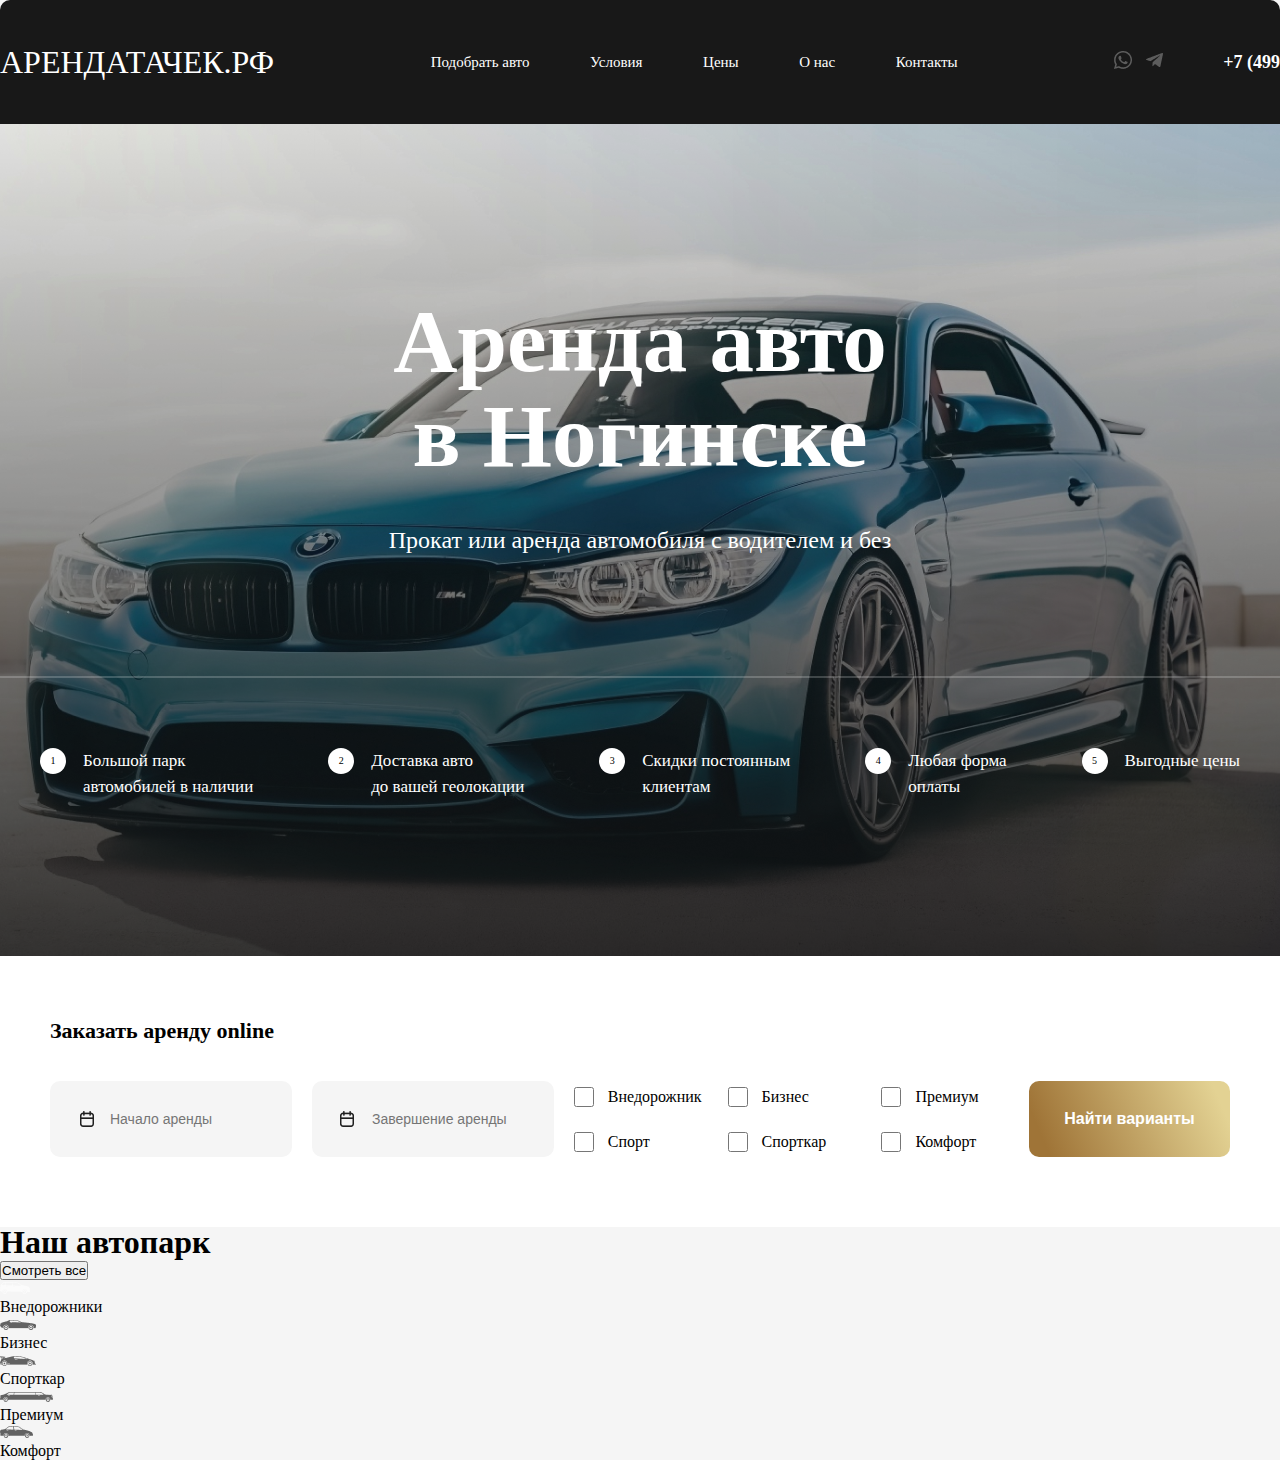
==== Аренда Авто/index.html @ 7fabd890 "Add files via upload" ====
<!DOCTYPE html>
<html lang="en">

<head>
    <meta charset="UTF-8">
    <meta name="viewport" content="width=device-width, initial-scale=1.0">
    <link rel="stylesheet" href="css/style.css">
    <link rel="preconnect" href="https://fonts.googleapis.com">
    <link rel="preconnect" href="https://fonts.gstatic.com" crossorigin>
    <link
        href="https://fonts.googleapis.com/css2?family=Inter:wght@100;200;300;500;600;700;800;900&family=Unbounded:wght@200;300;400;500;600;700;800;900&display=swap"
        rel="stylesheet">
    <title>АРЕНДАТАЧЕК.РФ</title>
</head>

<body>
    <header class="header-page">
        <div class="wrapper-header">
            <ul class="menu">
                <li>
                    <a href="#" class="logo-item">АРЕНДАТАЧЕК.РФ</a>
                </li>
                <li class="catalog">
                    <a href="#" class="menu-item">Подобрать авто</a>
                    <a href="#" class="menu-item">Условия</a>
                    <a href="#" class="menu-item">Цены</a>
                    <a href="#" class="menu-item">О нас</a>
                    <a href="#" class="menu-item">Контакты</a>
                </li>
                <li class="contact">
                    <div class="block-contItem">
                        <a href="#" class="contact-item"><img src="img/whatsapp.png" alt=""></a>
                        <a href="#" class="contact-item"><img src="img/telegram.png" alt=""></a>
                    </div>
                    <div class="block-contLink">
                        <p class="contact-phone">+7 (499) 110-20-47</p>
                        <form action="#">
                            <button class="btn-header">Заказать звонок</button>
                        </form>
                    </div>
                </li>
                <li class="item-link">
                    <a href="#"><img src="img/avto-item.png" alt=""></a>
                    <a href="#"><img src="img/contact-item.png" alt=""></a>
                </li>
            </ul>
        </div>
    </header>

    <div class="main-page">
        <div class="wrapper-main">
            <h1 class="title-main">Аренда авто <br> в Ногинске</h1>
            <p class="subtitle-main">Прокат или аренда автомобиля с водителем и без</p>
            <div class="hr-main"></div>
            <ul class="menu-listMain">
                <li>
                    <p class="number-list">1</p>
                    <div class="text-listMain">Большой парк<br>
                        автомобилей в наличии</div>
                </li>
                <li>
                    <p class="number-list">2</p>
                    <div class="text-listMain">Доставка авто<br>
                        до вашей геолокации</div>
                </li>
                <li>
                    <p class="number-list">3</p>
                    <div class="text-listMain">Скидки постоянным<br>
                        клиентам</div>
                </li>
                <li>
                    <p class="number-list">4</p>
                    <div class="text-listMain">Любая форма<br>
                        оплаты</div>
                </li>
                <li>
                    <p class="number-list">5</p>
                    <div class="text-listMain">Выгодные цены</div>
                </li>
            </ul>
            <div class="aplication-main">
                <div class="title-aplication">Заказать аренду online</div>
                <div class="submenu-aplication">
                    <div class="date-block">
                        <img class="date-img" src="img/date.png" alt=""><input placeholder="Начало аренды"
                            class="date-input">
                        <img class="date-img2" src="img/date.png" alt=""><input placeholder="Завершение аренды"
                            class="date-input">
                    </div>
                    <div class="elemants-aplication">
                        <div>
                            <input type="checkbox" class="element-chexbox">
                            <p class="text-elementAplication">Внедорожник</p>
                        </div>
                        <div>
                            <input type="checkbox" class="element-chexbox">
                            <p class="text-elementAplication">Бизнес</p>
                        </div>
                        <div>
                            <input type="checkbox" class="element-chexbox">
                            <p class="text-elementAplication">Премиум</p>
                        </div>
                        <div>
                            <input type="checkbox" class="element-chexbox">
                            <p class="text-elementAplication">Спорт</p>
                        </div>
                        <div>
                            <input type="checkbox" class="element-chexbox">
                            <p class="text-elementAplication">Спорткар</p>
                        </div>
                        <div>
                            <input type="checkbox" class="element-chexbox">
                            <p class="text-elementAplication">Комфорт</p>
                        </div>
                    </div>
                    <form action="#">
                        <button class="btn-aplication">Найти варианты</button>
                    </form>
                </div>
            </div>
        </div>
    </div>

    <div class="product-page">
        <div class="wrapper-product">
            <div class="title-product">
                <h1>Наш автопарк</h1>
                <form action="#">
                    <button class="btn-product">Смотреть все</button>
                </form>
            </div>
            <div class="category-product">
                <div class="categoty-linkProduct">
                    <img src="img/item-category1.png" alt="">
                    <p>Внедорожники</p>
                </div>
                <div class="categoty-itemProduct">
                    <img src="img/item-category2.png" alt="">
                    <p>Бизнес</p>
                </div>
                <div class="categoty-itemProduct">
                    <img src="img/item-category3.png" alt="">
                    <p>Спорткар</p>
                </div>
                <div class="categoty-itemProduct">
                    <img src="img/item-category4.png" alt="">
                    <p>Премиум</p>
                </div>
                <div class="categoty-itemProduct">
                    <img src="img/item-category5.png" alt="">
                    <p>Комфорт</p>
                </div>
            </div>
            
        </div>
    </div>




</body>

</html>
---- Аренда Авто/css/style.css ----
* {
  margin: 0;
  padding: 0;
  box-sizing: border-box;
}

body {
  background: #F5F5F5;
}

li {
  list-style: none;
}

a {
  text-decoration: none;
}

.header-page {
    background: #181818;
  height: 124px;
  border-top-left-radius: 10px;
  border-top-right-radius: 10px;
}

.wrapper-header {
  width: 1800px;
  height: 100%;
  margin: 0 auto;
}

.menu {
  height: 100%;
  display: flex;
  justify-content: space-between;
  align-items: center;
}

.logo-item {
  color: #FFF;
  font-size: 32px;
}

.catalog {
  width: 527px;
  height: 22px;
  display: flex;
  justify-content: space-between;
  align-items: center;
}

.menu-item {
  font-size: 15px;
  font-weight: 500;
  color: #FFF;
}

.contact {
  display: flex;
  justify-content: space-between;
  align-items: center;
}

.block-contItem {
  width: 49px;
  display: flex;
  justify-content: space-between;
  align-items: center;
}

.block-contLink {
  height: 44px;
  display: flex;
  justify-content: space-between;
  align-items: center;
}

.contact-phone {
  font-size: 18px;
  color: #FFF;
  line-height: 20px;
  font-weight: bold;
  margin-right: 30px;
  margin-left: 60px;
}

.btn-header {
  border: 2px solid #3C3C3C;
  border-radius: 8px;
  background: none;
  width: 149px;
  height: 44px;
  color: #FFF;
  cursor: pointer;
}

.main-page {
  position: relative;
  margin: 0 auto;
  display: flex;
  justify-content: center;
}

.wrapper-main {
  margin: 0 auto;
  width: 1860px;
  height: 1100px;
  border-end-end-radius: 36px;
  background-image: url(../img/fon1.png);
  background-position: top;
  background-repeat: no-repeat;
}

.title-main {
  font-size: 89px;
  font-weight: bold;
  line-height: 95px;
  text-align: center;
  color: #FFF;
  margin-top: 170px;
}

.subtitle-main {
  font-size: 24px;
  font-weight: 500;
  line-height: 32px;
  color: #FFF;
  text-align: center;
  margin-top: 40px;
  margin-bottom: 120px;
}

.hr-main {
  margin: 0 auto;
  width: 1320px;
  height: 2px;
  background: rgba(255, 255, 255, 0.2);
}

.menu-listMain {
  width: 1200px;
  margin: 0 auto;
  display: flex;
  justify-content: space-between;
  margin-top: 70px;
  margin-bottom: 156px;
}
.menu-listMain li {
  display: flex;
}

.number-list {
  display: flex;
  justify-content: center;
  align-items: center;
  margin-right: 17px;
  width: 26px;
  height: 26px;
  background: #FFF;
  border-radius: 50%;
  font-size: 10px;
  font-weight: 500;
  line-height: 10px;
}

.text-listMain {
  color: #FFF;
  font-size: 17px;
  font-weight: 500;
  line-height: 26px;
}

.aplication-main {
  display: flex;
  flex-direction: column;
  justify-content: space-between;
  width: 1320px;
  height: 271px;
  margin: 0 auto;
  background: #FFF;
  border-radius: 20px;
  padding: 60px 70px 70px 70px;
}

.title-aplication {
  font-size: 22px;
  font-weight: bold;
  line-height: 29px;
}

.submenu-aplication {
  display: flex;
  justify-content: space-between;
}

.date-block {
  width: 504px;
  height: 76px;
  display: flex;
  justify-content: space-between;
}

.date-input {
  width: 242px;
  height: 76px;
  background: #F5F5F5;
  font-size: 14px;
  font-weight: 500;
  line-height: 20px;
  border: 0;
  border-radius: 10px;
  padding: 28px 30px 28px 60px;
}

.date-input:focus {
  outline: none;
}

.date-img {
  position: absolute;
  margin-top: 30px;
  margin-left: 30px;
}

.date-img2 {
  position: absolute;
  margin-top: 30px;
  margin-left: 290px;
}

.elemants-aplication {
  display: grid;
  -moz-column-gap: 26px;
       column-gap: 26px;
  row-gap: 14px;
  grid-template-columns: repeat(3, 1fr);
  grid-column: repeat(2, 1fr);
}
.elemants-aplication div {
  display: flex;
  align-items: center;
}

.element-chexbox {
  margin-right: 14px;
  width: 20px;
  height: 20px;
}

.btn-aplication {
  width: 201px;
  height: 76px;
  font-size: 16px;
  font-weight: bold;
  line-height: 20px;
  color: #FFF;
  border: none;
  border-radius: 10px;
  background: var(--main, linear-gradient(67deg, #9F7437 9.19%, #E3D293 92.03%));
}

.product-page {
  display: block;
}/*# sourceMappingURL=style.css.map */
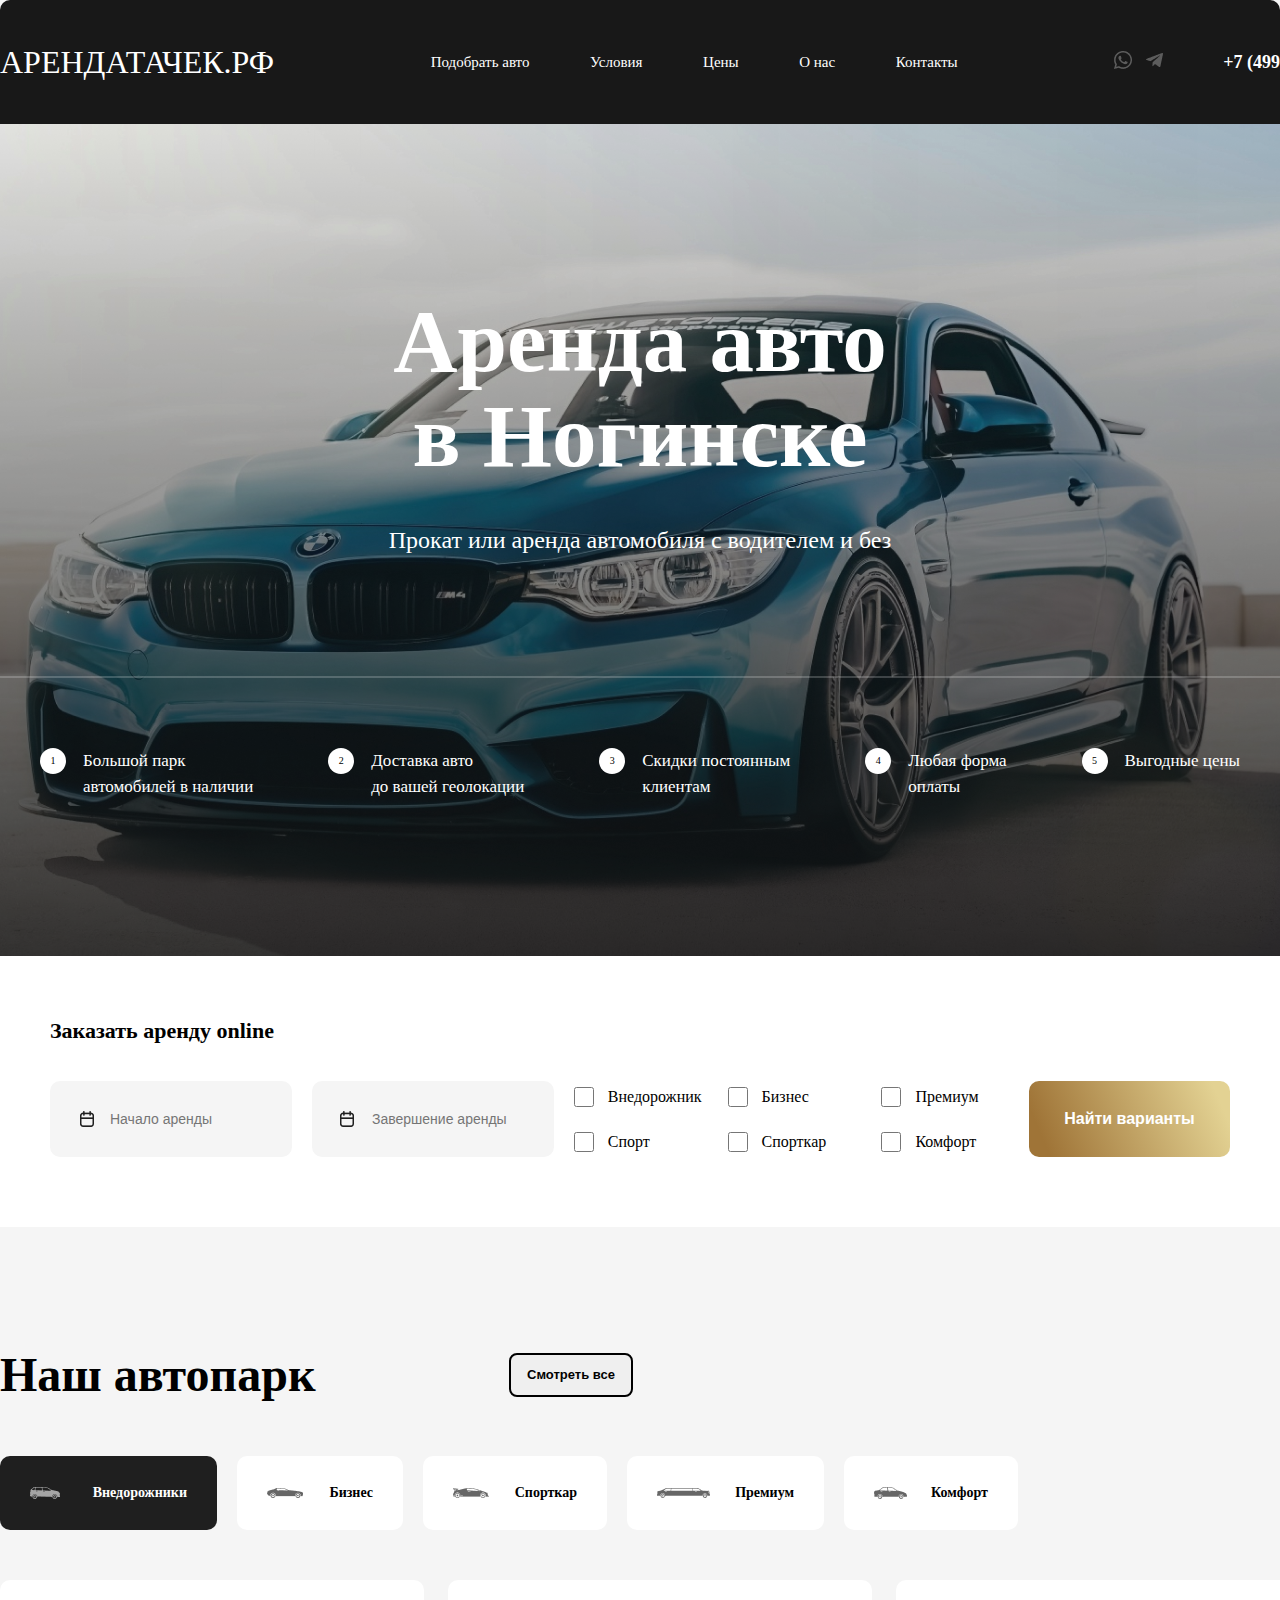
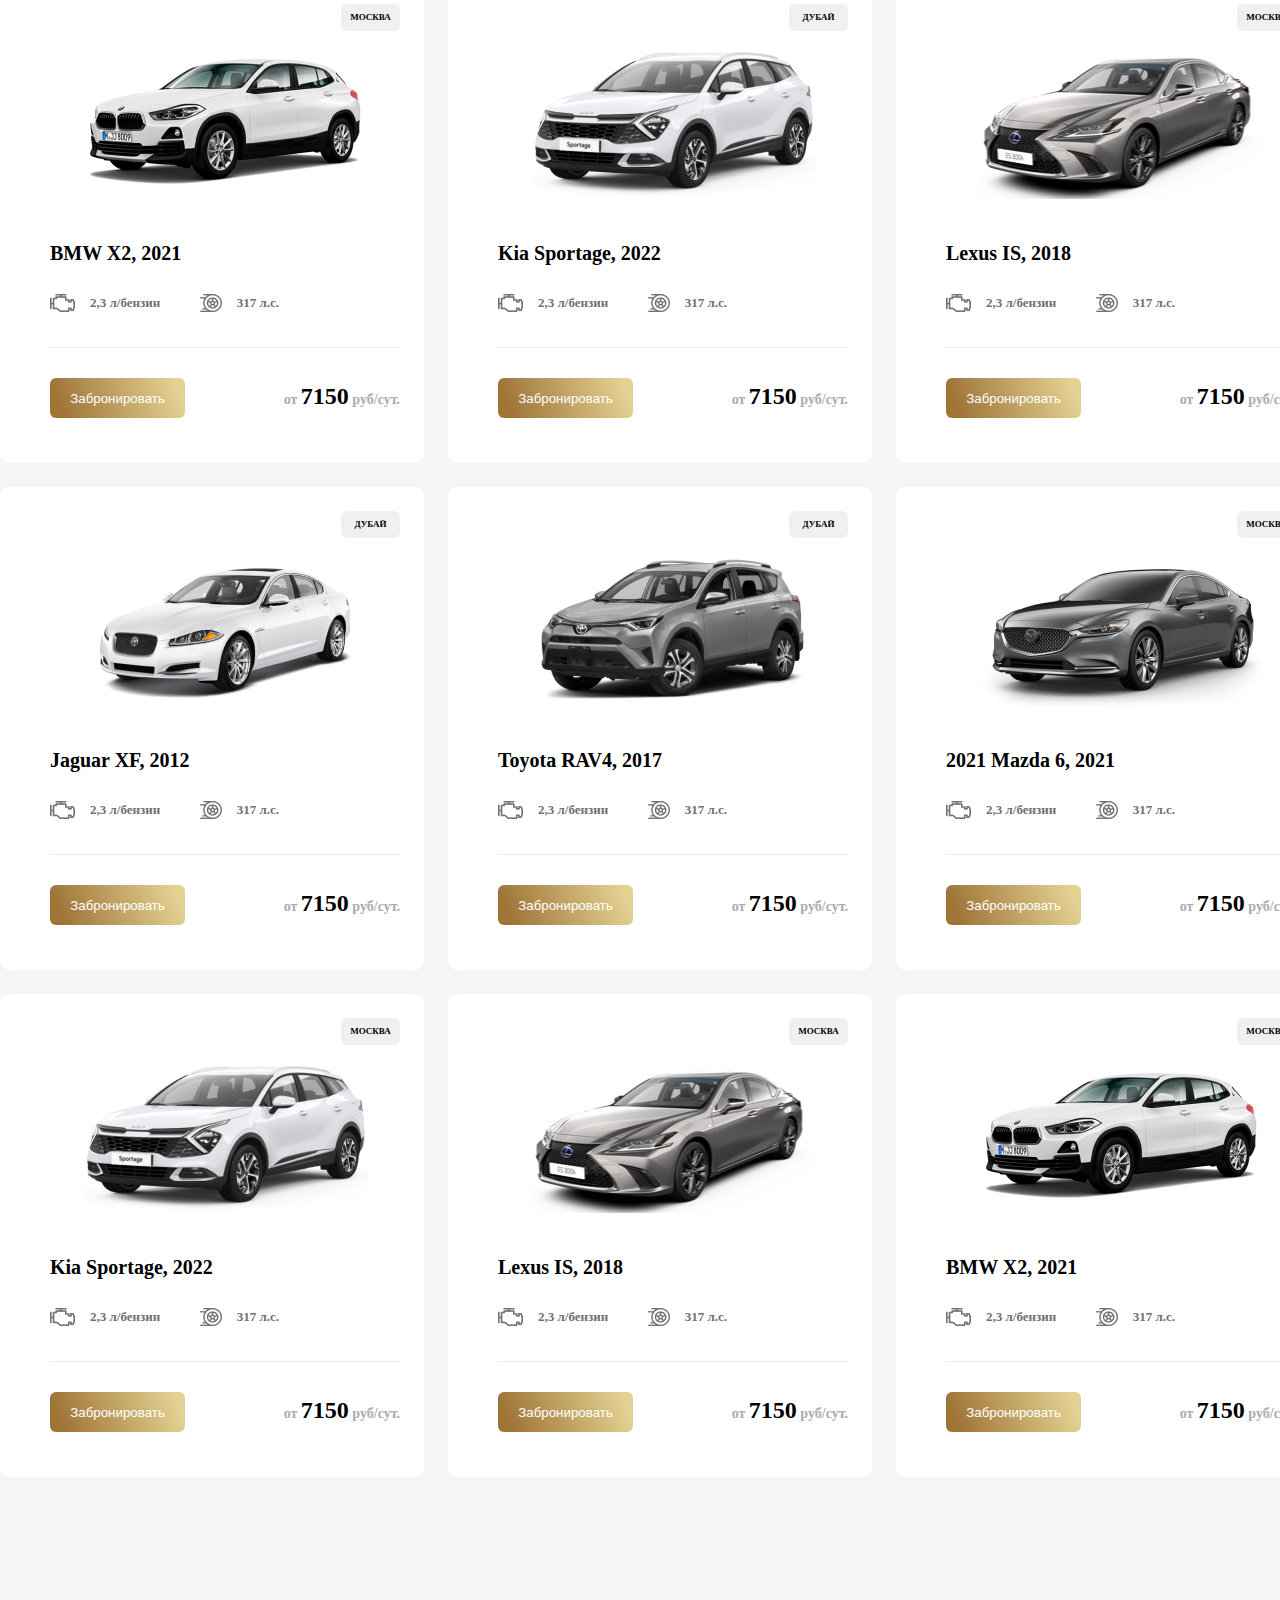
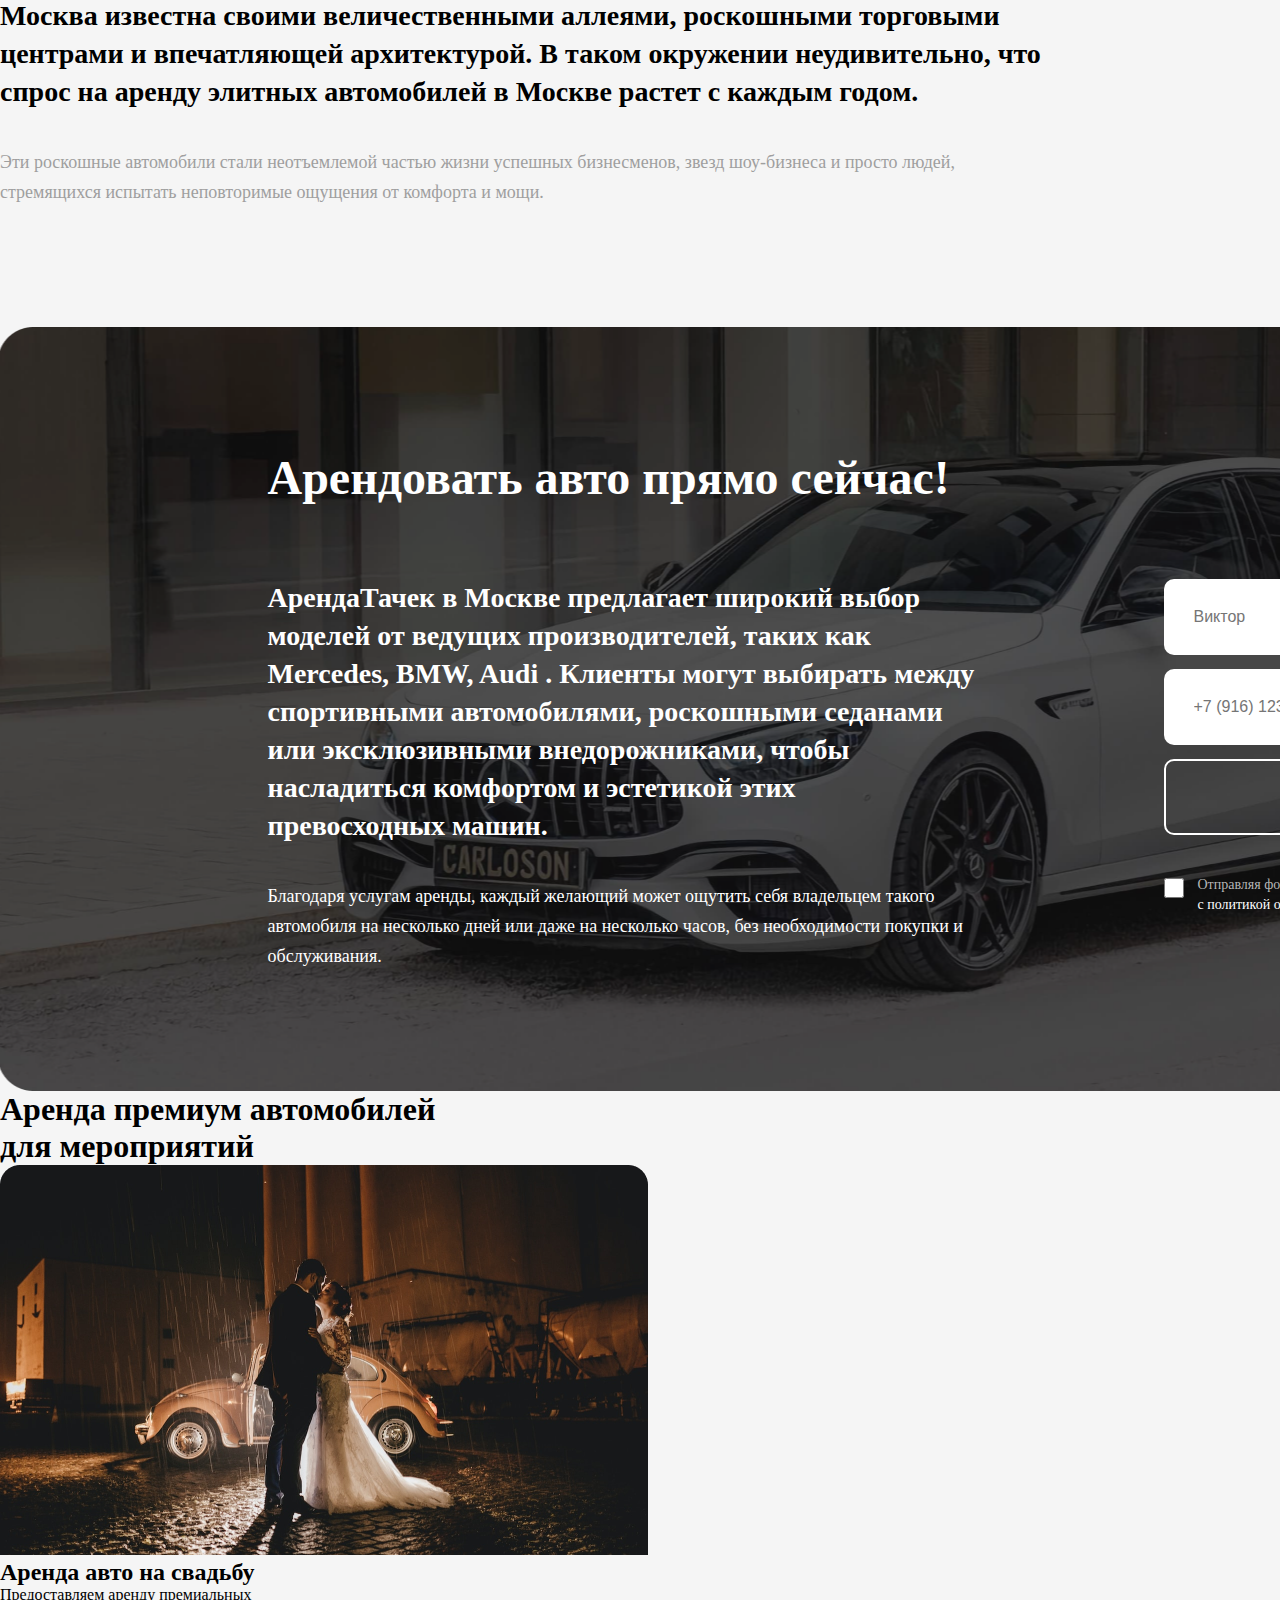
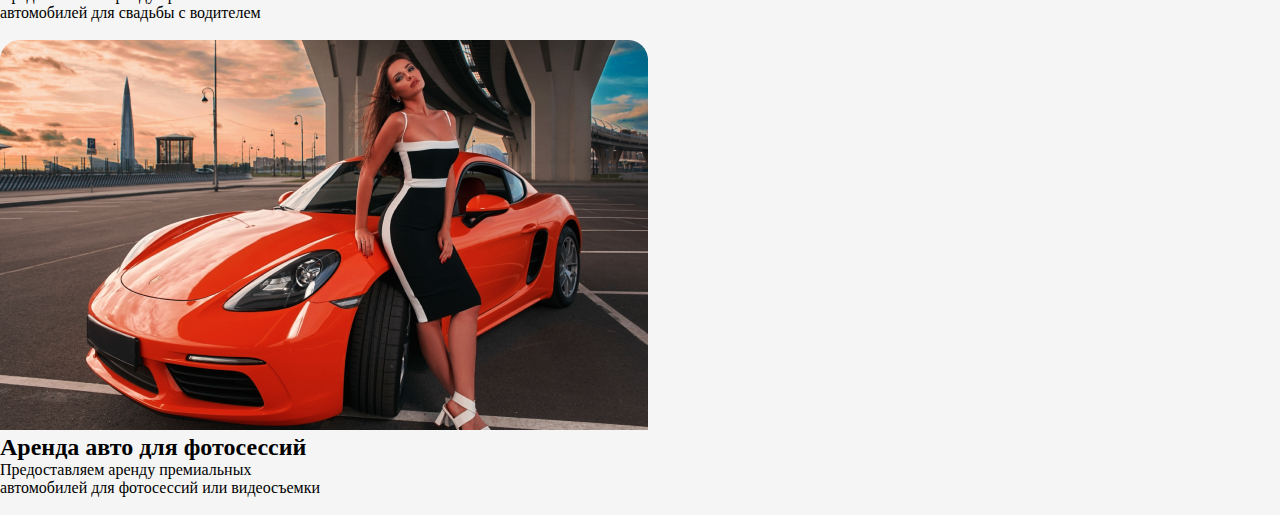
==== commit 91a17950: "Доработка" ====
--- a/Аренда Авто/index.html
+++ b/Аренда Авто/index.html
@@ -130,32 +130,296 @@
                 </form>
             </div>
             <div class="category-product">
-                <div class="categoty-linkProduct">
+                <div class="categoty-linkProduct width-itemProduct1 active-linkProduct">
                     <img src="img/item-category1.png" alt="">
                     <p>Внедорожники</p>
                 </div>
-                <div class="categoty-itemProduct">
+                <div class="categoty-linkProduct width-itemProduct2">
                     <img src="img/item-category2.png" alt="">
                     <p>Бизнес</p>
                 </div>
-                <div class="categoty-itemProduct">
+                <div class="categoty-linkProduct width-itemProduct3">
                     <img src="img/item-category3.png" alt="">
                     <p>Спорткар</p>
                 </div>
-                <div class="categoty-itemProduct">
+                <div class="categoty-linkProduct width-itemProduct4">
                     <img src="img/item-category4.png" alt="">
                     <p>Премиум</p>
                 </div>
-                <div class="categoty-itemProduct">
+                <div class="categoty-linkProduct width-itemProduct5">
                     <img src="img/item-category5.png" alt="">
                     <p>Комфорт</p>
                 </div>
             </div>
-            
+            <div class="items-product">
+                <div class="item-product">
+                    <div class="city-itemProduct">Москва</div>
+                    <div class="image-itemProduct"><img src="img/BMW-X2.png" alt=""></div>
+                    <div class="title-itemProduct">BMW X2, 2021</div>
+                    <div class="subtitle-itemProduct">
+                        <div class="consumption-itemProduct">
+                            <img src="img/consumption.png" alt="" class="icon-consumption">
+                            <p class="text-consumption">2,3 л/бензин</p>
+                        </div>
+                        <div class="power-itemProduct">
+                            <img src="img/power.png" alt="" class="icon-power">
+                            <p class="text-power">317 л.с.</p>
+                        </div>
+                    </div>
+                    <div class="hr-itemProduct"></div>
+                    <div class="sublock-itemProduct">
+                        <form action="#">
+                            <button class="btn-itemProduct">Забронировать</button>
+                        </form>
+                        <p class="price-itemProduct">от <span class="span-price">7150</span> руб/сут.</p>
+                    </div>
+                </div>
+                <div class="item-product">
+                    <div class="city-itemProduct">Дубай</div>
+                    <div class="image-itemProduct"><img src="img/Kia-Sportage.png" alt=""></div>
+                    <div class="title-itemProduct">Kia Sportage, 2022</div>
+                    <div class="subtitle-itemProduct">
+                        <div class="consumption-itemProduct">
+                            <img src="img/consumption.png" alt="" class="icon-consumption">
+                            <p class="text-consumption">2,3 л/бензин</p>
+                        </div>
+                        <div class="power-itemProduct">
+                            <img src="img/power.png" alt="" class="icon-power">
+                            <p class="text-power">317 л.с.</p>
+                        </div>
+                    </div>
+                    <div class="hr-itemProduct"></div>
+                    <div class="sublock-itemProduct">
+                        <form action="#">
+                            <button class="btn-itemProduct">Забронировать</button>
+                        </form>
+                        <p class="price-itemProduct">от <span class="span-price">7150</span> руб/сут.</p>
+                    </div>
+                </div>
+                <div class="item-product">
+                    <div class="city-itemProduct">Москва</div>
+                    <div class="image-itemProduct"><img src="img/Lexus-IS.png" alt=""></div>
+                    <div class="title-itemProduct">Lexus IS, 2018</div>
+                    <div class="subtitle-itemProduct">
+                        <div class="consumption-itemProduct">
+                            <img src="img/consumption.png" alt="" class="icon-consumption">
+                            <p class="text-consumption">2,3 л/бензин</p>
+                        </div>
+                        <div class="power-itemProduct">
+                            <img src="img/power.png" alt="" class="icon-power">
+                            <p class="text-power">317 л.с.</p>
+                        </div>
+                    </div>
+                    <div class="hr-itemProduct"></div>
+                    <div class="sublock-itemProduct">
+                        <form action="#">
+                            <button class="btn-itemProduct">Забронировать</button>
+                        </form>
+                        <p class="price-itemProduct">от <span class="span-price">7150</span> руб/сут.</p>
+                    </div>
+                </div>
+                <div class="item-product">
+                    <div class="city-itemProduct">Дубай</div>
+                    <div class="image-itemProduct"><img src="img/Jaguar-XF.png" alt=""></div>
+                    <div class="title-itemProduct">Jaguar XF,  2012</div>
+                    <div class="subtitle-itemProduct">
+                        <div class="consumption-itemProduct">
+                            <img src="img/consumption.png" alt="" class="icon-consumption">
+                            <p class="text-consumption">2,3 л/бензин</p>
+                        </div>
+                        <div class="power-itemProduct">
+                            <img src="img/power.png" alt="" class="icon-power">
+                            <p class="text-power">317 л.с.</p>
+                        </div>
+                    </div>
+                    <div class="hr-itemProduct"></div>
+                    <div class="sublock-itemProduct">
+                        <form action="#">
+                            <button class="btn-itemProduct">Забронировать</button>
+                        </form>
+                        <p class="price-itemProduct">от <span class="span-price">7150</span> руб/сут.</p>
+                    </div>
+                </div>
+                <div class="item-product">
+                    <div class="city-itemProduct">Дубай</div>
+                    <div class="image-itemProduct"><img src="img/Toyota-RAV4.png" alt=""></div>
+                    <div class="title-itemProduct">Toyota RAV4,  2017</div>
+                    <div class="subtitle-itemProduct">
+                        <div class="consumption-itemProduct">
+                            <img src="img/consumption.png" alt="" class="icon-consumption">
+                            <p class="text-consumption">2,3 л/бензин</p>
+                        </div>
+                        <div class="power-itemProduct">
+                            <img src="img/power.png" alt="" class="icon-power">
+                            <p class="text-power">317 л.с.</p>
+                        </div>
+                    </div>
+                    <div class="hr-itemProduct"></div>
+                    <div class="sublock-itemProduct">
+                        <form action="#">
+                            <button class="btn-itemProduct">Забронировать</button>
+                        </form>
+                        <p class="price-itemProduct">от <span class="span-price">7150</span> руб/сут.</p>
+                    </div>
+                </div>
+                <div class="item-product">
+                    <div><p class="city-itemProduct">Москва</p></div>
+                    <div class="image-itemProduct"><img src="img/Mazda-6.png" alt=""></div>
+                    <div class="title-itemProduct">2021 Mazda 6, 2021</div>
+                    <div class="subtitle-itemProduct">
+                        <div class="consumption-itemProduct">
+                            <img src="img/consumption.png" alt="" class="icon-consumption">
+                            <p class="text-consumption">2,3 л/бензин</p>
+                        </div>
+                        <div class="power-itemProduct">
+                            <img src="img/power.png" alt="" class="icon-power">
+                            <p class="text-power">317 л.с.</p>
+                        </div>
+                    </div>
+                    <div class="hr-itemProduct"></div>
+                    <div class="sublock-itemProduct">
+                        <form action="#">
+                            <button class="btn-itemProduct">Забронировать</button>
+                        </form>
+                        <p class="price-itemProduct">от <span class="span-price">7150</span> руб/сут.</p>
+                    </div>
+                </div>
+                <div class="item-product">
+                    <div class="city-itemProduct">Москва</div>
+                    <div class="image-itemProduct"><img src="img/Kia-Sportage.png" alt=""></div>
+                    <div class="title-itemProduct">Kia Sportage, 2022</div>
+                    <div class="subtitle-itemProduct">
+                        <div class="consumption-itemProduct">
+                            <img src="img/consumption.png" alt="" class="icon-consumption">
+                            <p class="text-consumption">2,3 л/бензин</p>
+                        </div>
+                        <div class="power-itemProduct">
+                            <img src="img/power.png" alt="" class="icon-power">
+                            <p class="text-power">317 л.с.</p>
+                        </div>
+                    </div>
+                    <div class="hr-itemProduct"></div>
+                    <div class="sublock-itemProduct">
+                        <form action="#">
+                            <button class="btn-itemProduct">Забронировать</button>
+                        </form>
+                        <p class="price-itemProduct">от <span class="span-price">7150</span> руб/сут.</p>
+                    </div>
+                </div>
+                <div class="item-product">
+                    <div class="city-itemProduct">Москва</div>
+                    <div class="image-itemProduct"><img src="img/Lexus-IS.png" alt=""></div>
+                    <div class="title-itemProduct">Lexus IS, 2018</div>
+                    <div class="subtitle-itemProduct">
+                        <div class="consumption-itemProduct">
+                            <img src="img/consumption.png" alt="" class="icon-consumption">
+                            <p class="text-consumption">2,3 л/бензин</p>
+                        </div>
+                        <div class="power-itemProduct">
+                            <img src="img/power.png" alt="" class="icon-power">
+                            <p class="text-power">317 л.с.</p>
+                        </div>
+                    </div>
+                    <div class="hr-itemProduct"></div>
+                    <div class="sublock-itemProduct">
+                        <form action="#">
+                            <button class="btn-itemProduct">Забронировать</button>
+                        </form>
+                        <p class="price-itemProduct">от <span class="span-price">7150</span> руб/сут.</p>
+                    </div>
+                </div>
+                <div class="item-product">
+                    <div class="city-itemProduct">Москва</div>
+                    <div class="image-itemProduct"><img src="img/BMW-X2.png" alt=""></div>
+                    <div class="title-itemProduct">BMW X2, 2021</div>
+                    <div class="subtitle-itemProduct">
+                        <div class="consumption-itemProduct">
+                            <img src="img/consumption.png" alt="" class="icon-consumption">
+                            <p class="text-consumption">2,3 л/бензин</p>
+                        </div>
+                        <div class="power-itemProduct">
+                            <img src="img/power.png" alt="" class="icon-power">
+                            <p class="text-power">317 л.с.</p>
+                        </div>
+                    </div>
+                    <div class="hr-itemProduct"></div>
+                    <div class="sublock-itemProduct">
+                        <form action="#">
+                            <button class="btn-itemProduct">Забронировать</button>
+                        </form>
+                        <p class="price-itemProduct">от <span class="span-price">7150</span> руб/сут.</p>
+                    </div>
+                </div>
+            </div>
+            <div class="subblock-informationProduct">
+                <h1 class="title-informationProduct">
+                    Москва известна своими величественными аллеями, роскошными торговыми<br> центрами и впечатляющей архитектурой. В таком окружении неудивительно, что<br> спрос на аренду элитных автомобилей в Москве растет с каждым годом. 
+                </h1>
+                <p class="subtitle-infomationProduct">
+                    Эти роскошные автомобили стали неотъемлемой частью жизни успешных бизнесменов, звезд шоу-бизнеса и просто людей,<br> стремящихся испытать неповторимые ощущения от комфорта и мощи.
+                </p>
+            </div>
         </div>
     </div>
 
-
+    <div class="reservation-page">
+        <div class="wrapper-reservation">
+            <h1 class="title-reservation">Арендовать авто прямо сейчас!</h1>
+            <div class="widget-reservation">
+                <div class="textInf-reservation">
+                    <h2 class="mainText-reservation">
+                        АрендаТачек в Москве предлагает широкий выбор<br> моделей от ведущих производителей, таких как<br> Mercedes, BMW, Audi . Клиенты могут выбирать между<br> спортивными автомобилями, роскошными седанами<br> или эксклюзивными внедорожниками, чтобы<br> насладиться комфортом и эстетикой этих<br> превосходных машин.
+                    </h2>
+                    <p class="comment-reservation">
+                        Благодаря услугам аренды, каждый желающий может ощутить себя владельцем такого автомобиля на несколько дней или даже на несколько часов, без необходимости покупки и обслуживания.
+                    </p>
+                </div>
+                <div class="formsFilling-reservation">
+                    <div class="forms-reservation">
+                        <input class="nameForm-reservation" type="text" placeholder="Виктор">
+                        <input class="phoneForm-reservation" type="number" placeholder="+7 (916) 123-45-67">
+                        <form action="#">
+                            <button class="btn-reservation">Забронировать</button>
+                        </form>
+                    </div>
+                    <div class="agreement-reservation">
+                        <input class="checkbox-agreement" type="checkbox">
+                        <p>Отправляя форму, я соглашаюсь<br> <span style="color: white;">с политикой обработки персональных данных</span></p>
+                    </div>
+                </div>
+            </div>
+        </div>
+    </div>
+
+    <div class="advertising_instruction-page">
+        <div class="wrapper-adv_instr">
+            <div class="advertising-page">
+                <h1 class="title-adv">Аренда премиум автомобилей<br> для мероприятий</h1>
+                <div class="widget-adv">
+                    <div class="adv-slide">
+                        <img src="img/wedding.png" alt="" class="img-slideAdv">
+                        <div class="subblock-slideAdv">
+                            <div>
+                                <h2 class="title-slideAdv">Аренда авто на свадьбу</h2>
+                                <p class="subtext-slideAdv">Предоставляем аренду премиальных<br> автомобилей для свадьбы с водителем</p>
+                            </div>
+                            <a href="#" class="arrow-linkAdv"><img src="" alt="" class="img-arrowLink"></a>
+                        </div>
+                    </div>
+                    <div class="adv-slide">
+                        <img src="img/photoshoot.png" alt="" class="img-slideAdv">
+                        <div class="subblock-slideAdv">
+                            <div>
+                                <h2 class="title-slideAdv">Аренда авто для фотосессий</h2>
+                                <p class="subtext-slideAdv">Предоставляем аренду премиальных<br> автомобилей для фотосессий или видеосъемки</p>
+                            </div>
+                            <a href="#" class="arrow-linkAdv"><img src="" alt="" class="img-arrowLink"></a>
+                        </div>
+                    </div>
+                </div>
+            </div>
+        </div>
+    </div>
 
 
 </body>
--- a/Аренда Авто/css/style.css
+++ b/Аренда Авто/css/style.css
@@ -17,7 +17,8 @@
 }
 
 .header-page {
-    background: #181818;
+  position: relative;
+  background: #181818;
   height: 124px;
   border-top-left-radius: 10px;
   border-top-right-radius: 10px;
@@ -261,4 +262,321 @@
 
 .product-page {
   display: block;
+}
+
+.product-page {
+  margin: 120px 0;
+}
+
+.wrapper-product {
+  width: 1320px;
+  margin: 0 auto;
+}
+
+.title-product {
+  width: 633px;
+  display: flex;
+  justify-content: space-between;
+  align-items: center;
+}
+.title-product h1 {
+  font-size: 48px;
+  font-weight: bold;
+  line-height: 62px;
+}
+
+.btn-product {
+  font-size: 13px;
+  font-weight: bold;
+  line-height: 20px;
+  width: 124px;
+  height: 44px;
+  border-radius: 8px;
+  border: 2px solid black;
+}
+
+.category-product {
+  width: 1018px;
+  height: 74px;
+  display: flex;
+  justify-content: space-between;
+  align-items: center;
+  margin: 50px 0;
+}
+
+.categoty-linkProduct {
+  display: flex;
+  justify-content: space-between;
+  align-items: center;
+  padding: 12px 30px;
+  height: 100%;
+  border-radius: 10px;
+  font-size: 14px;
+  font-weight: bold;
+  line-height: 20px;
+  background: white;
+  cursor: pointer;
+}
+
+.categoty-linkProduct:hover {
+  background: #EAEAEA;
+  color: black;
+}
+
+.active-linkProduct {
+  background: #1F1F1F;
+  color: white;
+}
+
+.width-itemProduct1 {
+  width: 217px;
+}
+
+.width-itemProduct2 {
+  width: 166px;
+}
+
+.width-itemProduct3 {
+  width: 184px;
+}
+
+.width-itemProduct4 {
+  width: 197px;
+}
+
+.width-itemProduct5 {
+  width: 174px;
+}
+
+.items-product {
+  display: grid;
+  gap: 24px;
+  grid-template-columns: repeat(3, 1fr);
+  grid-template-rows: repeat(3, 1fr);
+}
+
+.item-product {
+  width: 424px;
+  height: 483px;
+  border-radius: 10px;
+  background: white;
+  padding: 24px 24px 50px 50px;
+}
+
+.city-itemProduct {
+  display: flex;
+  justify-content: center;
+  align-items: center;
+  margin-left: auto;
+  text-transform: uppercase;
+  font-size: 9px;
+  font-weight: bold;
+  line-height: 9px;
+  background: #F0F0F0;
+  border-radius: 6px;
+  width: 59px;
+  height: 27px;
+}
+
+.image-itemProduct {
+  margin: 15px 0 40px;
+  text-align: center;
+}
+
+.title-itemProduct {
+  font-size: 20px;
+  font-weight: bold;
+  line-height: 20px;
+}
+
+.subtitle-itemProduct {
+  display: flex;
+  justify-content: space-between;
+  align-items: center;
+  width: 229px;
+  height: 20px;
+  margin-top: 30px;
+  margin-bottom: 34px;
+}
+.subtitle-itemProduct img {
+  margin-right: 15px;
+}
+
+.consumption-itemProduct {
+  display: flex;
+  align-items: center;
+}
+
+.power-itemProduct {
+  display: flex;
+  align-items: center;
+}
+
+.text-consumption, .text-power {
+  font-size: 13px;
+  font-weight: bold;
+  line-height: 20px;
+  color: #707070;
+}
+
+.hr-itemProduct {
+  height: 1px;
+  width: 100%;
+  background: #EBEBEB;
+  margin-bottom: 30px;
+}
+
+.sublock-itemProduct {
+  display: flex;
+  justify-content: space-between;
+  align-items: center;
+}
+
+.btn-itemProduct {
+  width: 135px;
+  height: 40px;
+  border-radius: 6px;
+  border: none;
+  color: white;
+  background: linear-gradient(67deg, #9F7437 9.19%, #E3D293 92.03%);
+}
+
+.price-itemProduct {
+  font-size: 14px;
+  font-weight: bold;
+  line-height: 20px;
+  color: #ABABAB;
+}
+
+.span-price {
+  font-size: 24px;
+  color: black;
+}
+
+.subblock-informationProduct {
+  margin-top: 120px;
+  display: flex;
+  flex-direction: column;
+  justify-content: space-between;
+  height: 210px;
+}
+
+.title-informationProduct {
+  font-size: 28px;
+  font-weight: 600;
+  line-height: 38px;
+}
+
+.subtitle-infomationProduct {
+  font-size: 18px;
+  font-weight: 500;
+  line-height: 30px;
+  color: #9F9F9F;
+}
+
+.reservation-page {
+  width: 1855px;
+  height: 764px;
+  margin: 0 auto;
+  display: flex;
+  align-items: center;
+  background-image: url(../img/fon2.png);
+  background-repeat: no-repeat;
+  background-position: center;
+  background-size: cover;
+}
+
+.wrapper-reservation {
+  width: 1320px;
+  height: 524px;
+  display: flex;
+  flex-direction: column;
+  justify-content: space-between;
+  margin: 0 auto;
+}
+
+.title-reservation {
+  font-size: 48px;
+  font-weight: bold;
+  line-height: 62px;
+  color: white;
+}
+
+.widget-reservation {
+  display: flex;
+  justify-content: space-between;
+}
+
+.textInf-reservation {
+  width: 760px;
+  height: 392px;
+  display: flex;
+  flex-direction: column;
+  justify-content: space-between;
+}
+
+.mainText-reservation {
+  font-size: 28px;
+  font-weight: 600;
+  line-height: 38px;
+  color: white;
+}
+
+.comment-reservation {
+  font-size: 18px;
+  font-weight: 500;
+  line-height: 30px;
+  color: white;
+}
+
+.formsFilling-reservation {
+  width: 424px;
+  height: 336px;
+  display: flex;
+  flex-direction: column;
+  justify-content: space-between;
+}
+
+.forms-reservation {
+  height: 256px;
+  display: flex;
+  flex-direction: column;
+  justify-content: space-between;
+}
+.forms-reservation input {
+  padding: 28px 30px;
+  border: none;
+  outline: 0;
+}
+.forms-reservation input, .forms-reservation .btn-reservation {
+  width: 100%;
+  height: 76px;
+  border-radius: 10px;
+  font-size: 16px;
+  line-height: 20px;
+  font-weight: 500;
+}
+
+.btn-reservation {
+  background: none;
+  border: 2px solid white;
+  color: white;
+  font-weight: bold;
+}
+
+.agreement-reservation {
+  display: flex;
+}
+.agreement-reservation p {
+  color: #B6B6B6;
+  font-size: 14px;
+  font-weight: 500;
+  line-height: 20px;
+}
+
+.checkbox-agreement {
+  margin-top: 3px;
+  margin-right: 14px;
+  width: 20px;
+  height: 20px;
 }/*# sourceMappingURL=style.css.map */